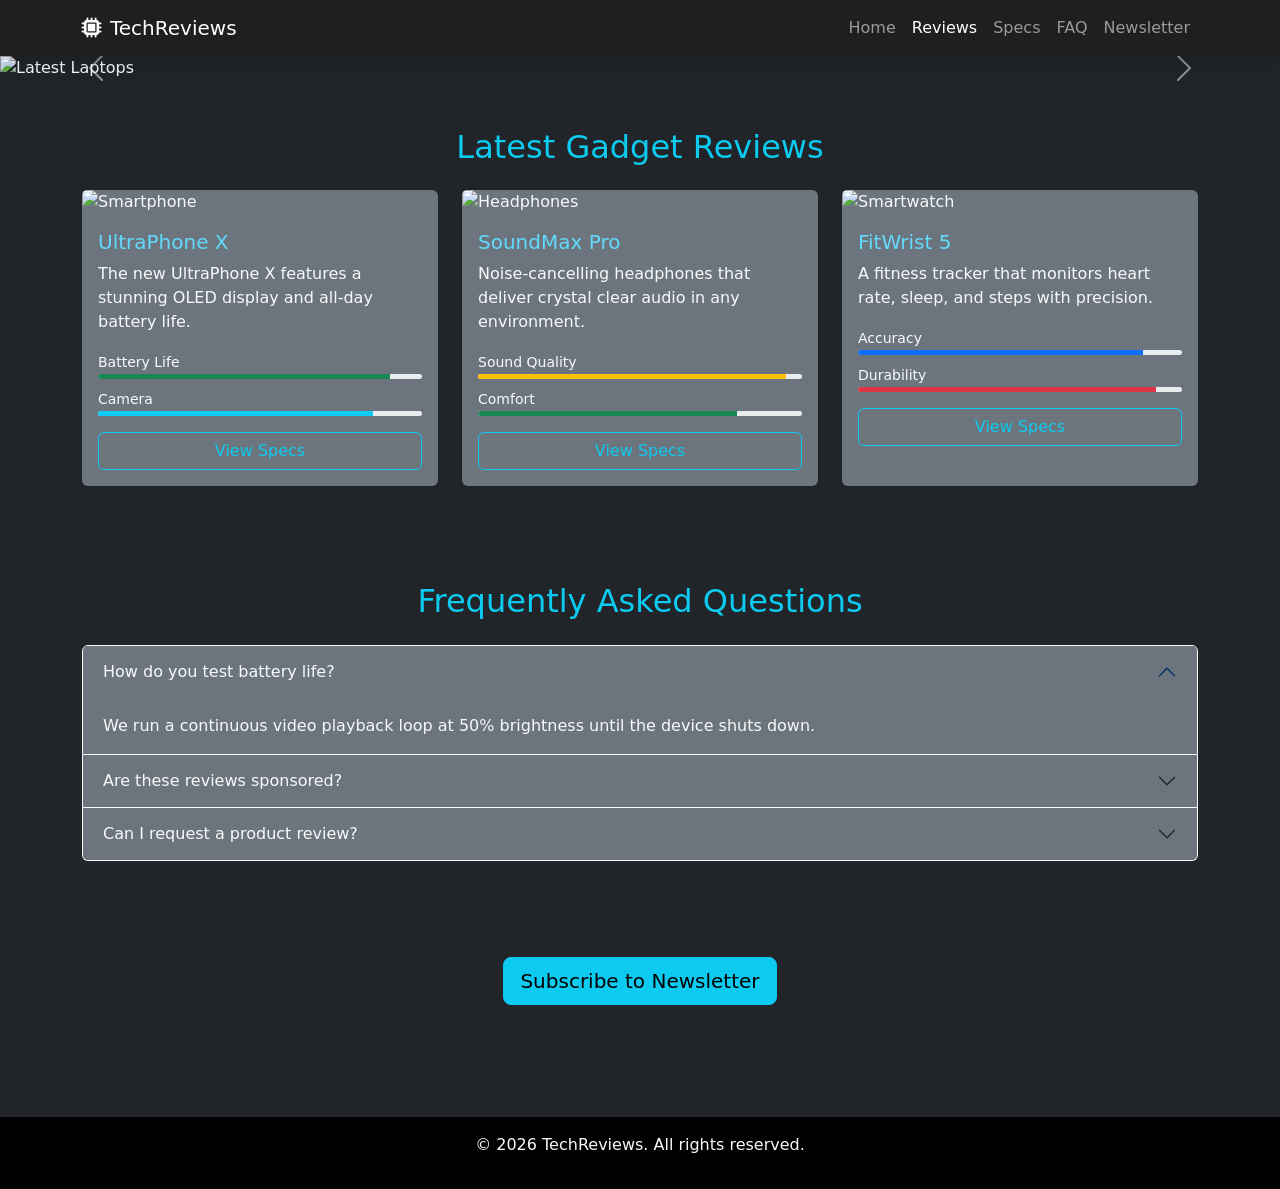
==== index.html @ 22174737 "first commit" ====
<!DOCTYPE html>
<html lang="en">
<head>
    <meta charset="UTF-8">
    <meta name="viewport" content="width=device-width, initial-scale=1.0">
    <title>Tech Gadget Reviews</title>
    <!-- Bootstrap 5 CSS -->
    <link href="https://cdn.jsdelivr.net/npm/bootstrap@5.3.2/dist/css/bootstrap.min.css" rel="stylesheet" integrity="sha384-T3c6CoIi6uLrA9TneNEoa7RxnatzjcDSCmG1MXxSR1GAsXEV/Dwwykc2MPK8M2HN" crossorigin="anonymous">
    <!-- Custom CSS -->
    <link rel="stylesheet" href="css/style.css">
    <!-- FontAwesome for Icons -->
    <link rel="stylesheet" href="https://cdnjs.cloudflare.com/ajax/libs/font-awesome/6.4.0/css/all.min.css">
</head>
<body class="bg-dark text-light">

    <!-- 1. Sticky Navbar -->
    <nav class="navbar navbar-expand-lg navbar-dark bg-secondary sticky-top shadow">
        <div class="container">
            <a class="navbar-brand" href="#"><i class="fas fa-microchip me-2"></i>TechReviews</a>
            <button class="navbar-toggler" type="button" data-bs-toggle="collapse" data-bs-target="#navbarNav">
                <span class="navbar-toggler-icon"></span>
            </button>
            <div class="collapse navbar-collapse" id="navbarNav">
                <ul class="navbar-nav ms-auto">
                    <li class="nav-item"><a class="nav-link active" href="#home">Home</a></li>
                    <li class="nav-item"><a class="nav-link" href="#reviews">Reviews</a></li>
                    <li class="nav-item"><a class="nav-link" href="#specs">Specs</a></li>
                    <li class="nav-item"><a class="nav-link" href="#faq">FAQ</a></li>
                    <li class="nav-item"><a class="nav-link" href="#newsletter">Newsletter</a></li>
                </ul>
            </div>
        </div>
    </nav>

    <!-- 2. Hero Carousel -->
    <section id="home">
        <div id="heroCarousel" class="carousel slide" data-bs-ride="carousel">
            <div class="carousel-indicators">
                <button type="button" data-bs-target="#heroCarousel" data-bs-slide-to="0" class="active"></button>
                <button type="button" data-bs-target="#heroCarousel" data-bs-slide-to="1"></button>
                <button type="button" data-bs-target="#heroCarousel" data-bs-slide-to="2"></button>
            </div>
            <div class="carousel-inner">
                <div class="carousel-item active">
                    <img src="https://images.unsplash.com/photo-1519389950473-47ba0277781c?auto=format&fit=crop&q=80&w=1200&h=400" class="d-block w-100" alt="Latest Laptops">
                    <div class="carousel-caption d-none d-md-block bg-dark bg-opacity-50 rounded">
                        <h5>Next-Gen Laptops</h5>
                        <p>Power and portability combined.</p>
                    </div>
                </div>
                <div class="carousel-item">
                    <img src="https://images.unsplash.com/photo-1550009158-9ebf69173e03?auto=format&fit=crop&q=80&w=1200&h=400" class="d-block w-100" alt="Smart Wearables">
                    <div class="carousel-caption d-none d-md-block bg-dark bg-opacity-50 rounded">
                        <h5>Smart Wearables</h5>
                        <p>Track your health with style.</p>
                    </div>
                </div>
                <div class="carousel-item">
                    <img src="https://images.unsplash.com/photo-1593640408182-31c70c8268f5?auto=format&fit=crop&q=80&w=1200&h=400" class="d-block w-100" alt="VR Headsets">
                    <div class="carousel-caption d-none d-md-block bg-dark bg-opacity-50 rounded">
                        <h5>Immersive VR</h5>
                        <p>Step into the future of gaming.</p>
                    </div>
                </div>
            </div>
            <button class="carousel-control-prev" type="button" data-bs-target="#heroCarousel" data-bs-slide="prev">
                <span class="carousel-control-prev-icon"></span>
            </button>
            <button class="carousel-control-next" type="button" data-bs-target="#heroCarousel" data-bs-slide="next">
                <span class="carousel-control-next-icon"></span>
            </button>
        </div>
    </section>

    <!-- 3. Grid of Cards (Reviews) -->
    <section id="reviews" class="container py-5">
        <h2 class="text-center mb-4 text-info">Latest Gadget Reviews</h2>
        <div class="row g-4">
            <!-- Card 1 -->
            <div class="col-md-4">
                <div class="card bg-secondary text-light h-100 shadow-sm border-0">
                    <img src="https://images.unsplash.com/photo-1598327773511-e94ff8e47fbe?auto=format&fit=crop&q=80&w=400&h=250" class="card-img-top" alt="Smartphone">
                    <div class="card-body">
                        <h5 class="card-title">UltraPhone X</h5>
                        <p class="card-text">The new UltraPhone X features a stunning OLED display and all-day battery life.</p>
                        <!-- 6. Progress Bars (inside card) -->
                        <div class="mb-2">
                            <small>Battery Life</small>
                            <div class="progress" style="height: 5px;">
                                <div class="progress-bar bg-success" role="progressbar" style="width: 90%"></div>
                            </div>
                        </div>
                        <div class="mb-3">
                            <small>Camera</small>
                            <div class="progress" style="height: 5px;">
                                <div class="progress-bar bg-info" role="progressbar" style="width: 85%"></div>
                            </div>
                        </div>
                        <button class="btn btn-outline-info w-100" data-bs-toggle="modal" data-bs-target="#specsModal">View Specs</button>
                    </div>
                </div>
            </div>
            <!-- Card 2 -->
            <div class="col-md-4">
                <div class="card bg-secondary text-light h-100 shadow-sm border-0">
                    <img src="https://images.unsplash.com/photo-1525547719571-a2d4ac8945e2?auto=format&fit=crop&q=80&w=400&h=250" class="card-img-top" alt="Headphones">
                    <div class="card-body">
                        <h5 class="card-title">SoundMax Pro</h5>
                        <p class="card-text">Noise-cancelling headphones that deliver crystal clear audio in any environment.</p>
                         <div class="mb-2">
                            <small>Sound Quality</small>
                            <div class="progress" style="height: 5px;">
                                <div class="progress-bar bg-warning" role="progressbar" style="width: 95%"></div>
                            </div>
                        </div>
                         <div class="mb-3">
                            <small>Comfort</small>
                            <div class="progress" style="height: 5px;">
                                <div class="progress-bar bg-success" role="progressbar" style="width: 80%"></div>
                            </div>
                        </div>
                        <button class="btn btn-outline-info w-100" data-bs-toggle="modal" data-bs-target="#specsModal">View Specs</button>
                    </div>
                </div>
            </div>
            <!-- Card 3 -->
            <div class="col-md-4">
                <div class="card bg-secondary text-light h-100 shadow-sm border-0">
                    <img src="https://images.unsplash.com/photo-1551645120-d70bfe84c826?auto=format&fit=crop&q=80&w=400&h=250" class="card-img-top" alt="Smartwatch">
                    <div class="card-body">
                        <h5 class="card-title">FitWrist 5</h5>
                        <p class="card-text">A fitness tracker that monitors heart rate, sleep, and steps with precision.</p>
                         <div class="mb-2">
                            <small>Accuracy</small>
                            <div class="progress" style="height: 5px;">
                                <div class="progress-bar bg-primary" role="progressbar" style="width: 88%"></div>
                            </div>
                        </div>
                         <div class="mb-3">
                            <small>Durability</small>
                            <div class="progress" style="height: 5px;">
                                <div class="progress-bar bg-danger" role="progressbar" style="width: 92%"></div>
                            </div>
                        </div>
                        <button class="btn btn-outline-info w-100" data-bs-toggle="modal" data-bs-target="#specsModal">View Specs</button>
                    </div>
                </div>
            </div>
        </div>
    </section>

    <!-- 4. Modal (Detailed Specs) -->
    <div class="modal fade" id="specsModal" tabindex="-1" aria-labelledby="specsModalLabel" aria-hidden="true">
        <div class="modal-dialog text-dark">
            <div class="modal-content">
                <div class="modal-header">
                    <h5 class="modal-title" id="specsModalLabel">Detailed Specifications</h5>
                    <button type="button" class="btn-close" data-bs-dismiss="modal" aria-label="Close"></button>
                </div>
                <div class="modal-body">
                    <p>Here are the detailed technical specifications for the selected gadget:</p>
                    <ul class="list-group list-group-flush">
                        <li class="list-group-item"><strong>Processor:</strong> Octa-core 3.2GHz</li>
                        <li class="list-group-item"><strong>RAM:</strong> 16GB LPDDR5</li>
                        <li class="list-group-item"><strong>Storage:</strong> 512GB SSD</li>
                        <li class="list-group-item"><strong>Battery:</strong> 5000mAh (24h usage)</li>
                    </ul>
                </div>
                <div class="modal-footer">
                    <button type="button" class="btn btn-secondary" data-bs-dismiss="modal">Close</button>
                </div>
            </div>
        </div>
    </div>

    <!-- 5. Accordion (FAQ) -->
    <section id="faq" class="container py-5">
        <h2 class="text-center mb-4 text-info">Frequently Asked Questions</h2>
        <div class="accordion" id="faqAccordion">
            <div class="accordion-item bg-secondary text-light border-light">
                <h2 class="accordion-header" id="headingOne">
                    <button class="accordion-button bg-secondary text-light" type="button" data-bs-toggle="collapse" data-bs-target="#collapseOne">
                        How do you test battery life?
                    </button>
                </h2>
                <div id="collapseOne" class="accordion-collapse collapse show" data-bs-parent="#faqAccordion">
                    <div class="accordion-body">
                        We run a continuous video playback loop at 50% brightness until the device shuts down.
                    </div>
                </div>
            </div>
            <div class="accordion-item bg-secondary text-light border-light">
                <h2 class="accordion-header" id="headingTwo">
                    <button class="accordion-button collapsed bg-secondary text-light" type="button" data-bs-toggle="collapse" data-bs-target="#collapseTwo">
                        Are these reviews sponsored?
                    </button>
                </h2>
                <div id="collapseTwo" class="accordion-collapse collapse" data-bs-parent="#faqAccordion">
                    <div class="accordion-body">
                        No, all our reviews are independent and unbiased. We buy the products ourselves.
                    </div>
                </div>
            </div>
            <div class="accordion-item bg-secondary text-light border-light">
                <h2 class="accordion-header" id="headingThree">
                    <button class="accordion-button collapsed bg-secondary text-light" type="button" data-bs-toggle="collapse" data-bs-target="#collapseThree">
                        Can I request a product review?
                    </button>
                </h2>
                <div id="collapseThree" class="accordion-collapse collapse" data-bs-parent="#faqAccordion">
                    <div class="accordion-body">
                        Yes! Use our contact form or newsletter signup to send us suggestions.
                    </div>
                </div>
            </div>
        </div>
    </section>

    <!-- Newsletter Section -->
    <section id="newsletter" class="container py-5 text-center">
        <button id="toggleNewsletter" class="btn btn-info btn-lg mb-3">Subscribe to Newsletter</button>
        <div id="newsletterForm" class="p-4 border border-info rounded" style="display: none;">
            <h3>Stay Updated!</h3>
            <p>Get the latest gadget news delivered to your inbox.</p>
            <form class="row justify-content-center">
                <div class="col-md-6">
                    <input type="email" class="form-control mb-2" placeholder="Enter your email">
                </div>
                <div class="col-auto">
                    <button type="submit" class="btn btn-primary mb-2">Sign Up</button>
                </div>
            </form>
        </div>
    </section>


    <!-- Back to Top Button -->
    <button id="backToTop" class="btn btn-warning rounded-circle" style="position: fixed; bottom: 20px; right: 20px; display: none; width: 50px; height: 50px;">
        <i class="fas fa-arrow-up"></i>
    </button>

    <footer class="bg-black text-center py-3 mt-5">
        <p>&copy; 2026 TechReviews. All rights reserved.</p>
    </footer>

    <!-- Scripts -->
    <!-- jQuery CDN -->
    <script src="https://code.jquery.com/jquery-3.7.1.min.js" integrity="sha256-/JqT3SQfawRcv/BIHPThkBvs0OEvtFFmqPF/lYI/Cxo=" crossorigin="anonymous"></script>
    <!-- Bootstrap Bundle JS -->
    <script src="https://cdn.jsdelivr.net/npm/bootstrap@5.3.2/dist/js/bootstrap.bundle.min.js" integrity="sha384-C6RzsynM9kWDrMNeT87bh95OGNyZPhcTNXj1NW7RuBCsyN/o0jlpcV8Qyq46cDfL" crossorigin="anonymous"></script>
    <!-- Custom JS -->
    <script src="js/script.js"></script>
</body>
</html>
---- css/style.css ----
/* Custom Dark Mode Styling */
body {
    background-color: #121212; /* Very dark grey background */
    color: #e0e0e0;
}

/* Navbar overrides */
.navbar {
    background-color: #1f1f1f !important;
}

/* Card overrides for dark theme */
.card {
    background-color: #1e1e1e;
    border: 1px solid #333;
    transition: transform 0.3s ease;
}

.card:hover {
    transform: translateY(-5px);
    box-shadow: 0 10px 20px rgba(0,0,0,0.5);
}

.card-title {
    color: #61dafb; /* React-like blue for tech feel */
}

/* Accordion Overrides */
.accordion-button {
    background-color: #2c2c2c;
    color: #fff;
}

.accordion-button:not(.collapsed) {
    background-color: #383838;
    color: #61dafb;
    box-shadow: none;
}

.accordion-item {
    border-color: #444;
}

/* Carousel Caption */
.carousel-caption {
    background: rgba(0, 0, 0, 0.7);
    padding: 20px;
    border-radius: 10px;
}

/* Newsletter Section */
#newsletterForm {
    background-color: #1a1a1a;
}
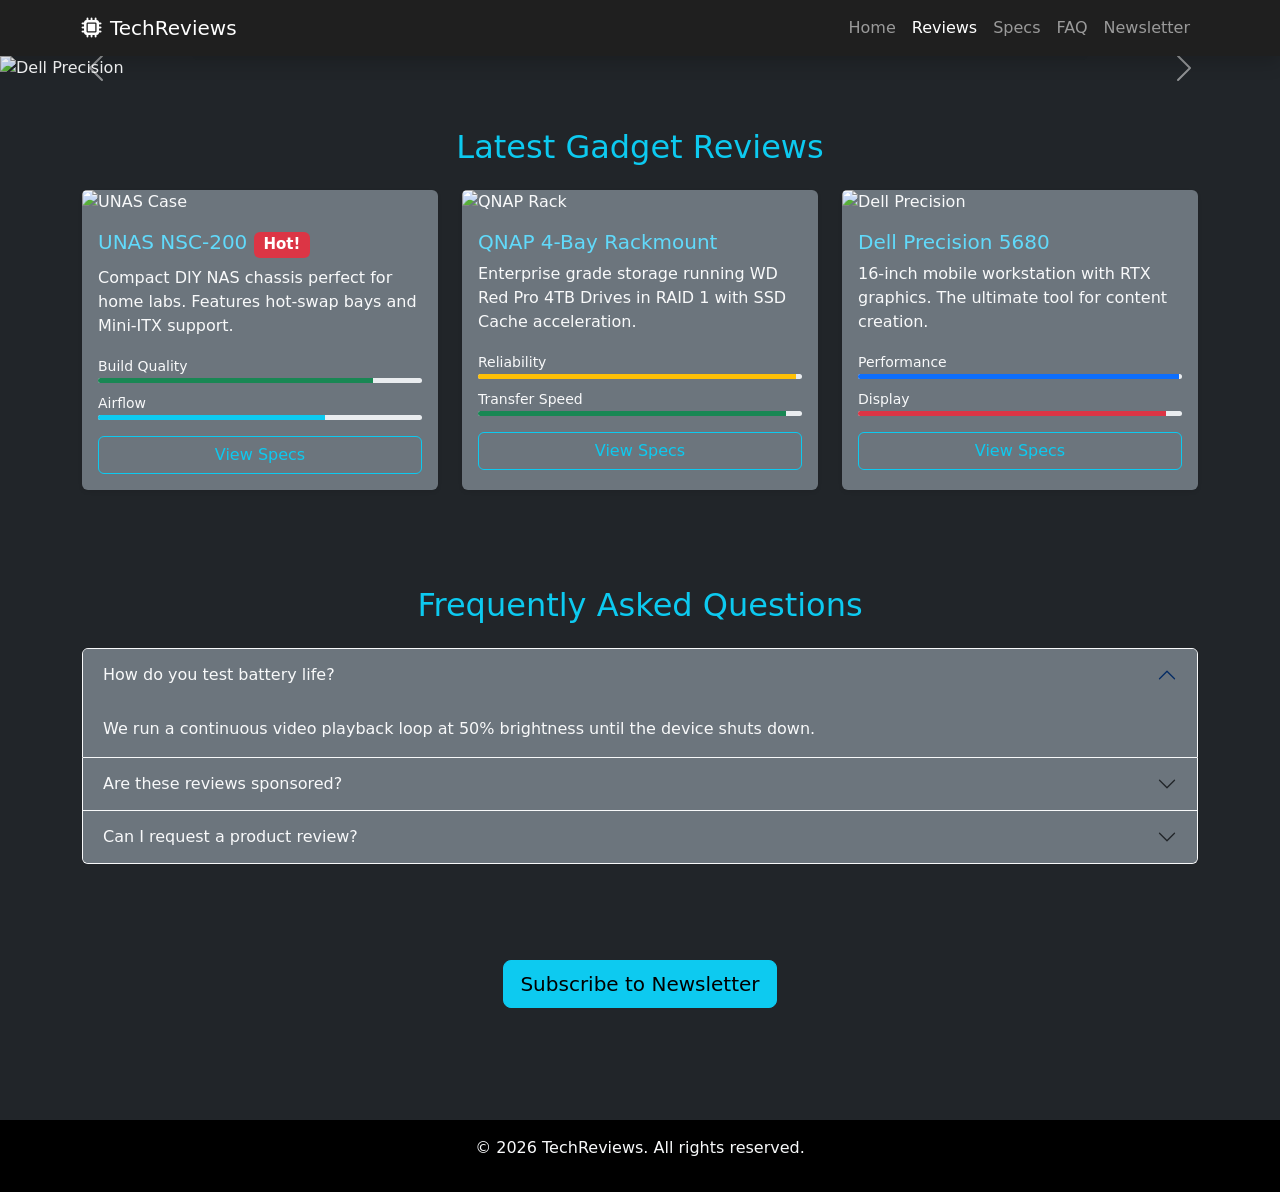
==== commit 752ce081: "set up jquery and bootstrap" ====
--- a/index.html
+++ b/index.html
@@ -5,7 +5,7 @@
     <meta name="viewport" content="width=device-width, initial-scale=1.0">
     <title>Tech Gadget Reviews</title>
     <!-- Bootstrap 5 CSS -->
-    <link href="https://cdn.jsdelivr.net/npm/bootstrap@5.3.2/dist/css/bootstrap.min.css" rel="stylesheet" integrity="sha384-T3c6CoIi6uLrA9TneNEoa7RxnatzjcDSCmG1MXxSR1GAsXEV/Dwwykc2MPK8M2HN" crossorigin="anonymous">
+    <link href="css/bootstrap.min.css" rel="stylesheet">
     <!-- Custom CSS -->
     <link rel="stylesheet" href="css/style.css">
     <!-- FontAwesome for Icons -->
@@ -13,7 +13,7 @@
 </head>
 <body class="bg-dark text-light">
 
-    <!-- 1. Sticky Navbar -->
+    <!-- 1. Sticky Navbar (Bootstrap Component #1) -->
     <nav class="navbar navbar-expand-lg navbar-dark bg-secondary sticky-top shadow">
         <div class="container">
             <a class="navbar-brand" href="#"><i class="fas fa-microchip me-2"></i>TechReviews</a>
@@ -22,17 +22,17 @@
             </button>
             <div class="collapse navbar-collapse" id="navbarNav">
                 <ul class="navbar-nav ms-auto">
-                    <li class="nav-item"><a class="nav-link active" href="#home">Home</a></li>
-                    <li class="nav-item"><a class="nav-link" href="#reviews">Reviews</a></li>
-                    <li class="nav-item"><a class="nav-link" href="#specs">Specs</a></li>
-                    <li class="nav-item"><a class="nav-link" href="#faq">FAQ</a></li>
-                    <li class="nav-item"><a class="nav-link" href="#newsletter">Newsletter</a></li>
+                    <li class="nav-item"><a class="nav-link active" href="#home" title="Go to Home">Home</a><!-- Added tooltip attribute here --></li>
+                    <li class="nav-item"><a class="nav-link" href="#reviews" title="See Reviews">Reviews</a></li>
+                    <li class="nav-item"><a class="nav-link" href="#specs" title="Check Specs">Specs</a></li>
+                    <li class="nav-item"><a class="nav-link" href="#faq" title="Read FAQ">FAQ</a></li>
+                    <li class="nav-item"><a class="nav-link" href="#newsletter" title="Sign Up">Newsletter</a></li>
                 </ul>
             </div>
         </div>
     </nav>
 
-    <!-- 2. Hero Carousel -->
+    <!-- 2. Hero Carousel (Bootstrap Component #2) -->
     <section id="home">
         <div id="heroCarousel" class="carousel slide" data-bs-ride="carousel">
             <div class="carousel-indicators">
@@ -42,24 +42,24 @@
             </div>
             <div class="carousel-inner">
                 <div class="carousel-item active">
-                    <img src="https://images.unsplash.com/photo-1519389950473-47ba0277781c?auto=format&fit=crop&q=80&w=1200&h=400" class="d-block w-100" alt="Latest Laptops">
+                    <img src="https://images.unsplash.com/photo-1587831990711-23ca6441447b?auto=format&fit=crop&q=80&w=1200&h=400" class="d-block w-100" alt="Dell Precision">
                     <div class="carousel-caption d-none d-md-block bg-dark bg-opacity-50 rounded">
-                        <h5>Next-Gen Laptops</h5>
-                        <p>Power and portability combined.</p>
+                        <h5>Dell Precision 5680</h5>
+                        <p>Mobile Workstation Powerhouse.</p>
                     </div>
                 </div>
                 <div class="carousel-item">
-                    <img src="https://images.unsplash.com/photo-1550009158-9ebf69173e03?auto=format&fit=crop&q=80&w=1200&h=400" class="d-block w-100" alt="Smart Wearables">
+                    <img src="https://images.unsplash.com/photo-1558494949-ef526b0042a0?auto=format&fit=crop&q=80&w=1200&h=400" class="d-block w-100" alt="Server Rack">
                     <div class="carousel-caption d-none d-md-block bg-dark bg-opacity-50 rounded">
-                        <h5>Smart Wearables</h5>
-                        <p>Track your health with style.</p>
+                        <h5>Enterprise Storage</h5>
+                        <p>Reliable QNAP Rackmount Solutions.</p>
                     </div>
                 </div>
                 <div class="carousel-item">
-                    <img src="https://images.unsplash.com/photo-1593640408182-31c70c8268f5?auto=format&fit=crop&q=80&w=1200&h=400" class="d-block w-100" alt="VR Headsets">
+                    <img src="https://images.unsplash.com/photo-1591799264318-7e6ef8ddb7ea?auto=format&fit=crop&q=80&w=1200&h=400" class="d-block w-100" alt="DIY NAS">
                     <div class="carousel-caption d-none d-md-block bg-dark bg-opacity-50 rounded">
-                        <h5>Immersive VR</h5>
-                        <p>Step into the future of gaming.</p>
+                        <h5>Custom NAS Builds</h5>
+                        <p>Flexible storage with UNAS cases.</p>
                     </div>
                 </div>
             </div>
@@ -72,74 +72,74 @@
         </div>
     </section>
 
-    <!-- 3. Grid of Cards (Reviews) -->
+    <!-- 3. Grid of Cards (Reviews) (Bootstrap Component #3) -->
     <section id="reviews" class="container py-5">
         <h2 class="text-center mb-4 text-info">Latest Gadget Reviews</h2>
         <div class="row g-4">
-            <!-- Card 1 -->
+            <!-- Card 1: UNAS 2 -->
             <div class="col-md-4">
                 <div class="card bg-secondary text-light h-100 shadow-sm border-0">
-                    <img src="https://images.unsplash.com/photo-1598327773511-e94ff8e47fbe?auto=format&fit=crop&q=80&w=400&h=250" class="card-img-top" alt="Smartphone">
+                    <img src="https://images.unsplash.com/photo-1544197150-b99a580bb7a8?auto=format&fit=crop&q=80&w=400&h=250" class="card-img-top" alt="UNAS Case">
                     <div class="card-body">
-                        <h5 class="card-title">UltraPhone X</h5>
-                        <p class="card-text">The new UltraPhone X features a stunning OLED display and all-day battery life.</p>
-                        <!-- 6. Progress Bars (inside card) -->
+                        <h5 class="card-title">UNAS NSC-200 <span class="badge bg-danger">Hot!</span></h5> <!-- Added Badge here (Bootstrap Component #8) -->
+                        <p class="card-text">Compact DIY NAS chassis perfect for home labs. Features hot-swap bays and Mini-ITX support.</p>
+                        <!-- 6. Progress Bars (inside card) (Bootstrap Component #4) -->
                         <div class="mb-2">
-                            <small>Battery Life</small>
-                            <div class="progress" style="height: 5px;">
-                                <div class="progress-bar bg-success" role="progressbar" style="width: 90%"></div>
+                            <small>Build Quality</small>
+                            <div class="progress" style="height: 5px;">
+                                <div class="progress-bar bg-success" role="progressbar" style="width: 85%"></div>
                             </div>
                         </div>
                         <div class="mb-3">
-                            <small>Camera</small>
-                            <div class="progress" style="height: 5px;">
-                                <div class="progress-bar bg-info" role="progressbar" style="width: 85%"></div>
+                            <small>Airflow</small>
+                            <div class="progress" style="height: 5px;">
+                                <div class="progress-bar bg-info" role="progressbar" style="width: 70%"></div>
                             </div>
                         </div>
                         <button class="btn btn-outline-info w-100" data-bs-toggle="modal" data-bs-target="#specsModal">View Specs</button>
                     </div>
                 </div>
             </div>
-            <!-- Card 2 -->
+            <!-- Card 2: QNAP 4 Bay Rack -->
             <div class="col-md-4">
                 <div class="card bg-secondary text-light h-100 shadow-sm border-0">
-                    <img src="https://images.unsplash.com/photo-1525547719571-a2d4ac8945e2?auto=format&fit=crop&q=80&w=400&h=250" class="card-img-top" alt="Headphones">
+                    <img src="https://images.unsplash.com/photo-1558494949-ef526b0042a0?auto=format&fit=crop&q=80&w=400&h=250" class="card-img-top" alt="QNAP Rack">
                     <div class="card-body">
-                        <h5 class="card-title">SoundMax Pro</h5>
-                        <p class="card-text">Noise-cancelling headphones that deliver crystal clear audio in any environment.</p>
+                        <h5 class="card-title">QNAP 4-Bay Rackmount</h5>
+                        <p class="card-text">Enterprise grade storage running WD Red Pro 4TB Drives in RAID 1 with SSD Cache acceleration.</p>
                          <div class="mb-2">
-                            <small>Sound Quality</small>
-                            <div class="progress" style="height: 5px;">
-                                <div class="progress-bar bg-warning" role="progressbar" style="width: 95%"></div>
+                            <small>Reliability</small>
+                            <div class="progress" style="height: 5px;">
+                                <div class="progress-bar bg-warning" role="progressbar" style="width: 98%"></div>
                             </div>
                         </div>
                          <div class="mb-3">
-                            <small>Comfort</small>
-                            <div class="progress" style="height: 5px;">
-                                <div class="progress-bar bg-success" role="progressbar" style="width: 80%"></div>
+                            <small>Transfer Speed</small>
+                            <div class="progress" style="height: 5px;">
+                                <div class="progress-bar bg-success" role="progressbar" style="width: 95%"></div>
                             </div>
                         </div>
                         <button class="btn btn-outline-info w-100" data-bs-toggle="modal" data-bs-target="#specsModal">View Specs</button>
                     </div>
                 </div>
             </div>
-            <!-- Card 3 -->
+            <!-- Card 3: Dell Precision -->
             <div class="col-md-4">
                 <div class="card bg-secondary text-light h-100 shadow-sm border-0">
-                    <img src="https://images.unsplash.com/photo-1551645120-d70bfe84c826?auto=format&fit=crop&q=80&w=400&h=250" class="card-img-top" alt="Smartwatch">
+                    <img src="https://images.unsplash.com/photo-1587831990711-23ca6441447b?auto=format&fit=crop&q=80&w=400&h=250" class="card-img-top" alt="Dell Precision">
                     <div class="card-body">
-                        <h5 class="card-title">FitWrist 5</h5>
-                        <p class="card-text">A fitness tracker that monitors heart rate, sleep, and steps with precision.</p>
+                        <h5 class="card-title">Dell Precision 5680</h5>
+                        <p class="card-text">16-inch mobile workstation with RTX graphics. The ultimate tool for content creation.</p>
                          <div class="mb-2">
-                            <small>Accuracy</small>
-                            <div class="progress" style="height: 5px;">
-                                <div class="progress-bar bg-primary" role="progressbar" style="width: 88%"></div>
+                            <small>Performance</small>
+                            <div class="progress" style="height: 5px;">
+                                <div class="progress-bar bg-primary" role="progressbar" style="width: 99%"></div>
                             </div>
                         </div>
                          <div class="mb-3">
-                            <small>Durability</small>
-                            <div class="progress" style="height: 5px;">
-                                <div class="progress-bar bg-danger" role="progressbar" style="width: 92%"></div>
+                            <small>Display</small>
+                            <div class="progress" style="height: 5px;">
+                                <div class="progress-bar bg-danger" role="progressbar" style="width: 95%"></div>
                             </div>
                         </div>
                         <button class="btn btn-outline-info w-100" data-bs-toggle="modal" data-bs-target="#specsModal">View Specs</button>
@@ -149,13 +149,13 @@
         </div>
     </section>
 
-    <!-- 4. Modal (Detailed Specs) -->
+    <!-- 4. Modal (Detailed Specs) (Bootstrap Component #5) -->
     <div class="modal fade" id="specsModal" tabindex="-1" aria-labelledby="specsModalLabel" aria-hidden="true">
         <div class="modal-dialog text-dark">
             <div class="modal-content">
                 <div class="modal-header">
                     <h5 class="modal-title" id="specsModalLabel">Detailed Specifications</h5>
-                    <button type="button" class="btn-close" data-bs-dismiss="modal" aria-label="Close"></button>
+                    <button type="button" class="btn-close" data-bs-dismiss="modal" aria-label="Close"></button> <!-- Close Button (Bootstrap Component #7) -->
                 </div>
                 <div class="modal-body">
                     <p>Here are the detailed technical specifications for the selected gadget:</p>
@@ -173,7 +173,7 @@
         </div>
     </div>
 
-    <!-- 5. Accordion (FAQ) -->
+    <!-- 5. Accordion (FAQ) (Bootstrap Component #6) -->
     <section id="faq" class="container py-5">
         <h2 class="text-center mb-4 text-info">Frequently Asked Questions</h2>
         <div class="accordion" id="faqAccordion">
@@ -244,10 +244,10 @@
     </footer>
 
     <!-- Scripts -->
-    <!-- jQuery CDN -->
-    <script src="https://code.jquery.com/jquery-3.7.1.min.js" integrity="sha256-/JqT3SQfawRcv/BIHPThkBvs0OEvtFFmqPF/lYI/Cxo=" crossorigin="anonymous"></script>
-    <!-- Bootstrap Bundle JS -->
-    <script src="https://cdn.jsdelivr.net/npm/bootstrap@5.3.2/dist/js/bootstrap.bundle.min.js" integrity="sha384-C6RzsynM9kWDrMNeT87bh95OGNyZPhcTNXj1NW7RuBCsyN/o0jlpcV8Qyq46cDfL" crossorigin="anonymous"></script>
+    <!-- jQuery Local -->
+    <script src="js/jquery.min.js"></script>
+    <!-- Bootstrap Bundle JS Local -->
+    <script src="js/bootstrap.bundle.min.js"></script>
     <!-- Custom JS -->
     <script src="js/script.js"></script>
 </body>
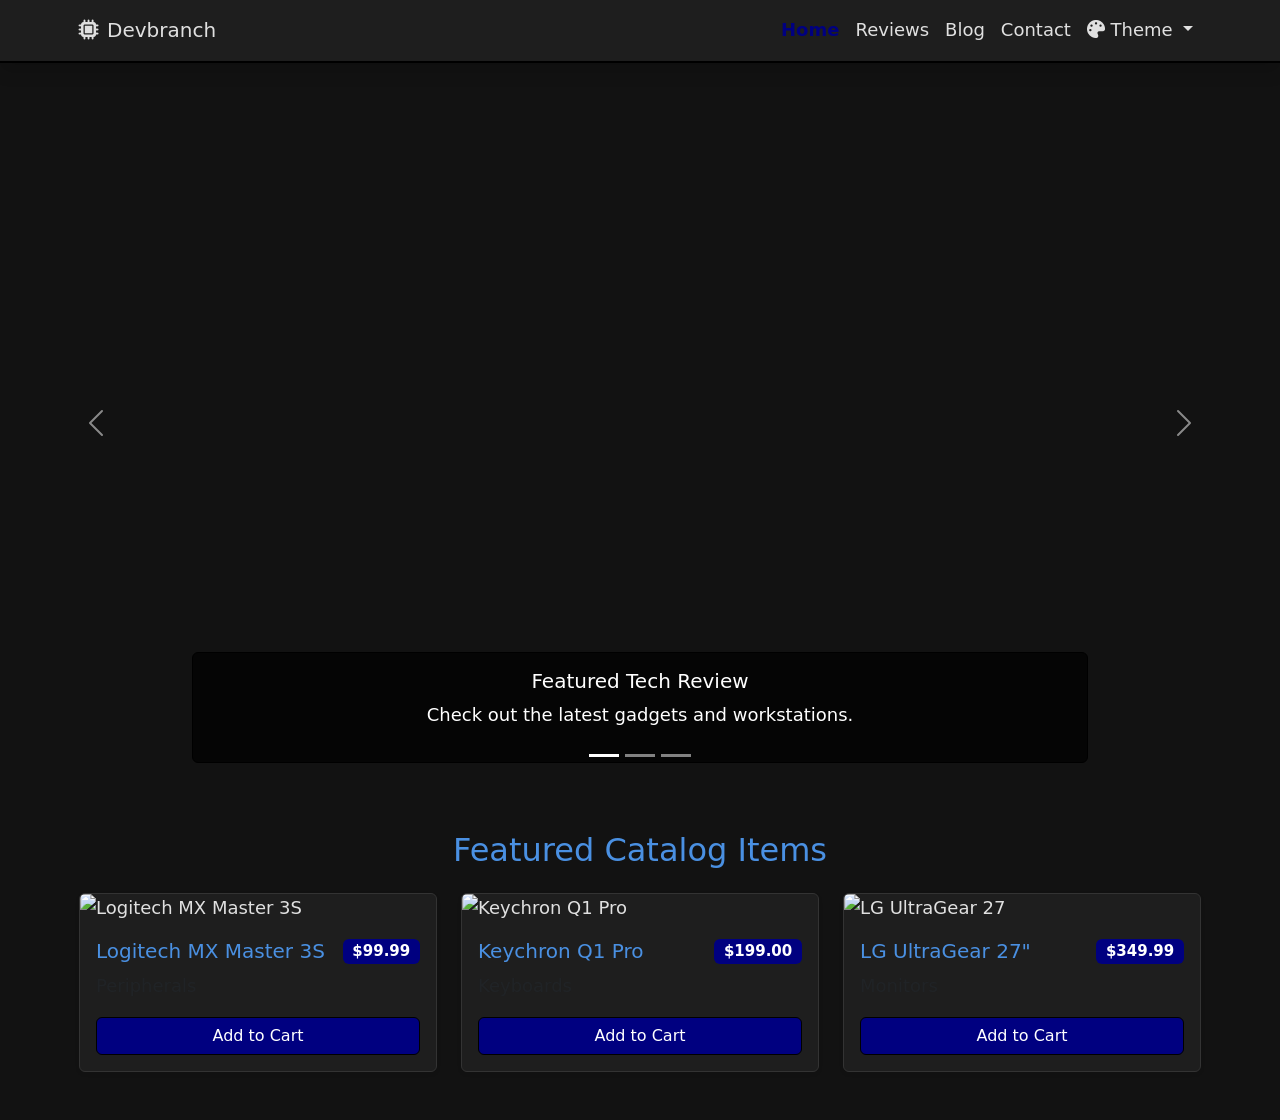
==== commit eb60ff6a: "Modified" ====
--- a/index.html
+++ b/index.html
@@ -3,38 +3,44 @@
 <head>
     <meta charset="UTF-8">
     <meta name="viewport" content="width=device-width, initial-scale=1.0">
-    <title>Tech Gadget Reviews</title>
-    <!-- Bootstrap 5 CSS -->
+    <title>Tech Gadget Reviews - Home</title>
     <link href="css/bootstrap.min.css" rel="stylesheet">
-    <!-- Custom CSS -->
     <link rel="stylesheet" href="css/style.css">
-    <!-- FontAwesome for Icons -->
     <link rel="stylesheet" href="https://cdnjs.cloudflare.com/ajax/libs/font-awesome/6.4.0/css/all.min.css">
 </head>
-<body class="bg-dark text-light">
+<body data-theme="dark">
 
-    <!-- 1. Sticky Navbar (Bootstrap Component #1) -->
-    <nav class="navbar navbar-expand-lg navbar-dark bg-secondary sticky-top shadow">
+    <!-- 1. Navbar -->
+    <nav class="navbar navbar-expand-lg sticky-top shadow">
         <div class="container">
-            <a class="navbar-brand" href="#"><i class="fas fa-microchip me-2"></i>TechReviews</a>
+            <a class="navbar-brand" href="index.html"><i class="fas fa-microchip me-2"></i>Devbranch</a>
             <button class="navbar-toggler" type="button" data-bs-toggle="collapse" data-bs-target="#navbarNav">
                 <span class="navbar-toggler-icon"></span>
             </button>
             <div class="collapse navbar-collapse" id="navbarNav">
                 <ul class="navbar-nav ms-auto">
-                    <li class="nav-item"><a class="nav-link active" href="#home" title="Go to Home">Home</a><!-- Added tooltip attribute here --></li>
-                    <li class="nav-item"><a class="nav-link" href="#reviews" title="See Reviews">Reviews</a></li>
-                    <li class="nav-item"><a class="nav-link" href="#specs" title="Check Specs">Specs</a></li>
-                    <li class="nav-item"><a class="nav-link" href="#faq" title="Read FAQ">FAQ</a></li>
-                    <li class="nav-item"><a class="nav-link" href="#newsletter" title="Sign Up">Newsletter</a></li>
+                    <li class="nav-item"><a class="nav-link active" href="index.html">Home</a></li>
+                    <li class="nav-item"><a class="nav-link" href="reviews.html">Reviews</a></li>
+                    <li class="nav-item"><a class="nav-link" href="blog.html">Blog</a></li>
+                    <li class="nav-item"><a class="nav-link" href="contact.html">Contact</a></li>
+                    <li class="nav-item dropdown">
+                        <a class="nav-link dropdown-toggle" href="#" id="themeDropdown" role="button" data-bs-toggle="dropdown" aria-expanded="false">
+                            <i class="fas fa-palette"></i> Theme
+                        </a>
+                        <ul class="dropdown-menu dropdown-menu-end" aria-labelledby="themeDropdown">
+                            <li><a class="dropdown-item theme-btn" href="#" data-theme="light">Light</a></li>
+                            <li><a class="dropdown-item theme-btn" href="#" data-theme="lighter">Lighter (Grey)</a></li>
+                            <li><a class="dropdown-item theme-btn" href="#" data-theme="dark">Dark</a></li>
+                        </ul>
+                    </li>
                 </ul>
             </div>
         </div>
     </nav>
 
-    <!-- 2. Hero Carousel (Bootstrap Component #2) -->
-    <section id="home">
-        <div id="heroCarousel" class="carousel slide" data-bs-ride="carousel">
+    <!-- 2. Carousel with YouTube and Images -->
+    <section id="home" class="container-fluid px-0">
+        <div id="heroCarousel" class="carousel slide" data-bs-ride="carousel" data-bs-interval="8000">
             <div class="carousel-indicators">
                 <button type="button" data-bs-target="#heroCarousel" data-bs-slide-to="0" class="active"></button>
                 <button type="button" data-bs-target="#heroCarousel" data-bs-slide-to="1"></button>
@@ -42,22 +48,28 @@
             </div>
             <div class="carousel-inner">
                 <div class="carousel-item active">
-                    <img src="https://images.unsplash.com/photo-1587831990711-23ca6441447b?auto=format&fit=crop&q=80&w=1200&h=400" class="d-block w-100" alt="Dell Precision">
-                    <div class="carousel-caption d-none d-md-block bg-dark bg-opacity-50 rounded">
-                        <h5>Dell Precision 5680</h5>
-                        <p>Mobile Workstation Powerhouse.</p>
+                    <div class="ratio ratio-16x9">
+                        <iframe src="https://www.youtube.com/embed/tgbNymZ7vqY?autoplay=0&controls=1&rel=0" title="YouTube video" allowfullscreen></iframe>
+                    </div>
+                    <div class="carousel-caption rounded p-3 d-none d-md-block">
+                        <h5>Featured Tech Review</h5>
+                        <p>Check out the latest gadgets and workstations.</p>
                     </div>
                 </div>
                 <div class="carousel-item">
-                    <img src="https://images.unsplash.com/photo-1558494949-ef526b0042a0?auto=format&fit=crop&q=80&w=1200&h=400" class="d-block w-100" alt="Server Rack">
-                    <div class="carousel-caption d-none d-md-block bg-dark bg-opacity-50 rounded">
+                    <div class="ratio ratio-16x9">
+                        <img src="https://images.unsplash.com/photo-1558494949-ef526b0042a0?auto=format&fit=crop&q=80&w=1200&h=400" class="d-block w-100" style="object-fit: cover;" alt="Server Rack">
+                    </div>
+                    <div class="carousel-caption rounded p-3 d-none d-md-block">
                         <h5>Enterprise Storage</h5>
                         <p>Reliable QNAP Rackmount Solutions.</p>
                     </div>
                 </div>
                 <div class="carousel-item">
-                    <img src="https://images.unsplash.com/photo-1591799264318-7e6ef8ddb7ea?auto=format&fit=crop&q=80&w=1200&h=400" class="d-block w-100" alt="DIY NAS">
-                    <div class="carousel-caption d-none d-md-block bg-dark bg-opacity-50 rounded">
+                    <div class="ratio ratio-16x9">
+                        <img src="https://images.unsplash.com/photo-1591799264318-7e6ef8ddb7ea?auto=format&fit=crop&q=80&w=1200&h=400" class="d-block w-100" style="object-fit: cover;" alt="DIY NAS">
+                    </div>
+                    <div class="carousel-caption rounded p-3 d-none d-md-block">
                         <h5>Custom NAS Builds</h5>
                         <p>Flexible storage with UNAS cases.</p>
                     </div>
@@ -72,183 +84,16 @@
         </div>
     </section>
 
-    <!-- 3. Grid of Cards (Reviews) (Bootstrap Component #3) -->
-    <section id="reviews" class="container py-5">
-        <h2 class="text-center mb-4 text-info">Latest Gadget Reviews</h2>
-        <div class="row g-4">
-            <!-- Card 1: UNAS 2 -->
-            <div class="col-md-4">
-                <div class="card bg-secondary text-light h-100 shadow-sm border-0">
-                    <img src="https://images.unsplash.com/photo-1544197150-b99a580bb7a8?auto=format&fit=crop&q=80&w=400&h=250" class="card-img-top" alt="UNAS Case">
-                    <div class="card-body">
-                        <h5 class="card-title">UNAS NSC-200 <span class="badge bg-danger">Hot!</span></h5> <!-- Added Badge here (Bootstrap Component #8) -->
-                        <p class="card-text">Compact DIY NAS chassis perfect for home labs. Features hot-swap bays and Mini-ITX support.</p>
-                        <!-- 6. Progress Bars (inside card) (Bootstrap Component #4) -->
-                        <div class="mb-2">
-                            <small>Build Quality</small>
-                            <div class="progress" style="height: 5px;">
-                                <div class="progress-bar bg-success" role="progressbar" style="width: 85%"></div>
-                            </div>
-                        </div>
-                        <div class="mb-3">
-                            <small>Airflow</small>
-                            <div class="progress" style="height: 5px;">
-                                <div class="progress-bar bg-info" role="progressbar" style="width: 70%"></div>
-                            </div>
-                        </div>
-                        <button class="btn btn-outline-info w-100" data-bs-toggle="modal" data-bs-target="#specsModal">View Specs</button>
-                    </div>
-                </div>
-            </div>
-            <!-- Card 2: QNAP 4 Bay Rack -->
-            <div class="col-md-4">
-                <div class="card bg-secondary text-light h-100 shadow-sm border-0">
-                    <img src="https://images.unsplash.com/photo-1558494949-ef526b0042a0?auto=format&fit=crop&q=80&w=400&h=250" class="card-img-top" alt="QNAP Rack">
-                    <div class="card-body">
-                        <h5 class="card-title">QNAP 4-Bay Rackmount</h5>
-                        <p class="card-text">Enterprise grade storage running WD Red Pro 4TB Drives in RAID 1 with SSD Cache acceleration.</p>
-                         <div class="mb-2">
-                            <small>Reliability</small>
-                            <div class="progress" style="height: 5px;">
-                                <div class="progress-bar bg-warning" role="progressbar" style="width: 98%"></div>
-                            </div>
-                        </div>
-                         <div class="mb-3">
-                            <small>Transfer Speed</small>
-                            <div class="progress" style="height: 5px;">
-                                <div class="progress-bar bg-success" role="progressbar" style="width: 95%"></div>
-                            </div>
-                        </div>
-                        <button class="btn btn-outline-info w-100" data-bs-toggle="modal" data-bs-target="#specsModal">View Specs</button>
-                    </div>
-                </div>
-            </div>
-            <!-- Card 3: Dell Precision -->
-            <div class="col-md-4">
-                <div class="card bg-secondary text-light h-100 shadow-sm border-0">
-                    <img src="https://images.unsplash.com/photo-1587831990711-23ca6441447b?auto=format&fit=crop&q=80&w=400&h=250" class="card-img-top" alt="Dell Precision">
-                    <div class="card-body">
-                        <h5 class="card-title">Dell Precision 5680</h5>
-                        <p class="card-text">16-inch mobile workstation with RTX graphics. The ultimate tool for content creation.</p>
-                         <div class="mb-2">
-                            <small>Performance</small>
-                            <div class="progress" style="height: 5px;">
-                                <div class="progress-bar bg-primary" role="progressbar" style="width: 99%"></div>
-                            </div>
-                        </div>
-                         <div class="mb-3">
-                            <small>Display</small>
-                            <div class="progress" style="height: 5px;">
-                                <div class="progress-bar bg-danger" role="progressbar" style="width: 95%"></div>
-                            </div>
-                        </div>
-                        <button class="btn btn-outline-info w-100" data-bs-toggle="modal" data-bs-target="#specsModal">View Specs</button>
-                    </div>
-                </div>
-            </div>
+    <!-- 3. Cards Section (Populated by JSON) -->
+    <section class="container py-5">
+        <h2 class="text-center mb-4">Featured Catalog Items</h2>
+        <div class="row g-4" id="catalog-container">
+            <!-- Cards will be injected here by jQuery -->
         </div>
     </section>
 
-    <!-- 4. Modal (Detailed Specs) (Bootstrap Component #5) -->
-    <div class="modal fade" id="specsModal" tabindex="-1" aria-labelledby="specsModalLabel" aria-hidden="true">
-        <div class="modal-dialog text-dark">
-            <div class="modal-content">
-                <div class="modal-header">
-                    <h5 class="modal-title" id="specsModalLabel">Detailed Specifications</h5>
-                    <button type="button" class="btn-close" data-bs-dismiss="modal" aria-label="Close"></button> <!-- Close Button (Bootstrap Component #7) -->
-                </div>
-                <div class="modal-body">
-                    <p>Here are the detailed technical specifications for the selected gadget:</p>
-                    <ul class="list-group list-group-flush">
-                        <li class="list-group-item"><strong>Processor:</strong> Octa-core 3.2GHz</li>
-                        <li class="list-group-item"><strong>RAM:</strong> 16GB LPDDR5</li>
-                        <li class="list-group-item"><strong>Storage:</strong> 512GB SSD</li>
-                        <li class="list-group-item"><strong>Battery:</strong> 5000mAh (24h usage)</li>
-                    </ul>
-                </div>
-                <div class="modal-footer">
-                    <button type="button" class="btn btn-secondary" data-bs-dismiss="modal">Close</button>
-                </div>
-            </div>
-        </div>
-    </div>
-
-    <!-- 5. Accordion (FAQ) (Bootstrap Component #6) -->
-    <section id="faq" class="container py-5">
-        <h2 class="text-center mb-4 text-info">Frequently Asked Questions</h2>
-        <div class="accordion" id="faqAccordion">
-            <div class="accordion-item bg-secondary text-light border-light">
-                <h2 class="accordion-header" id="headingOne">
-                    <button class="accordion-button bg-secondary text-light" type="button" data-bs-toggle="collapse" data-bs-target="#collapseOne">
-                        How do you test battery life?
-                    </button>
-                </h2>
-                <div id="collapseOne" class="accordion-collapse collapse show" data-bs-parent="#faqAccordion">
-                    <div class="accordion-body">
-                        We run a continuous video playback loop at 50% brightness until the device shuts down.
-                    </div>
-                </div>
-            </div>
-            <div class="accordion-item bg-secondary text-light border-light">
-                <h2 class="accordion-header" id="headingTwo">
-                    <button class="accordion-button collapsed bg-secondary text-light" type="button" data-bs-toggle="collapse" data-bs-target="#collapseTwo">
-                        Are these reviews sponsored?
-                    </button>
-                </h2>
-                <div id="collapseTwo" class="accordion-collapse collapse" data-bs-parent="#faqAccordion">
-                    <div class="accordion-body">
-                        No, all our reviews are independent and unbiased. We buy the products ourselves.
-                    </div>
-                </div>
-            </div>
-            <div class="accordion-item bg-secondary text-light border-light">
-                <h2 class="accordion-header" id="headingThree">
-                    <button class="accordion-button collapsed bg-secondary text-light" type="button" data-bs-toggle="collapse" data-bs-target="#collapseThree">
-                        Can I request a product review?
-                    </button>
-                </h2>
-                <div id="collapseThree" class="accordion-collapse collapse" data-bs-parent="#faqAccordion">
-                    <div class="accordion-body">
-                        Yes! Use our contact form or newsletter signup to send us suggestions.
-                    </div>
-                </div>
-            </div>
-        </div>
-    </section>
-
-    <!-- Newsletter Section -->
-    <section id="newsletter" class="container py-5 text-center">
-        <button id="toggleNewsletter" class="btn btn-info btn-lg mb-3">Subscribe to Newsletter</button>
-        <div id="newsletterForm" class="p-4 border border-info rounded" style="display: none;">
-            <h3>Stay Updated!</h3>
-            <p>Get the latest gadget news delivered to your inbox.</p>
-            <form class="row justify-content-center">
-                <div class="col-md-6">
-                    <input type="email" class="form-control mb-2" placeholder="Enter your email">
-                </div>
-                <div class="col-auto">
-                    <button type="submit" class="btn btn-primary mb-2">Sign Up</button>
-                </div>
-            </form>
-        </div>
-    </section>
-
-
-    <!-- Back to Top Button -->
-    <button id="backToTop" class="btn btn-warning rounded-circle" style="position: fixed; bottom: 20px; right: 20px; display: none; width: 50px; height: 50px;">
-        <i class="fas fa-arrow-up"></i>
-    </button>
-
-    <footer class="bg-black text-center py-3 mt-5">
-        <p>&copy; 2026 TechReviews. All rights reserved.</p>
-    </footer>
-
-    <!-- Scripts -->
-    <!-- jQuery Local -->
     <script src="js/jquery.min.js"></script>
-    <!-- Bootstrap Bundle JS Local -->
     <script src="js/bootstrap.bundle.min.js"></script>
-    <!-- Custom JS -->
     <script src="js/script.js"></script>
 </body>
-</html>+</html>
--- a/css/style.css
+++ b/css/style.css
@@ -1,54 +1,172 @@
-/* Custom Dark Mode Styling */
-body {
-    background-color: #121212; /* Very dark grey background */
-    color: #e0e0e0;
+:root {
+    /* Light Theme (Default) */
+    --bg-color: #ffffff;
+    --surface-color: #f8f9fa;
+    --text-color: #212529;
+    --heading-color: #000080; /* Navy Blue */
+    --primary-color: #000080; /* Navy Blue */
+    --primary-hover: #000050;
+    --border-color: #dee2e6;
+    --contrast-bg: #000000; /* Black contrast */
+    --contrast-text: #ffffff;
 }
 
-/* Navbar overrides */
-.navbar {
-    background-color: #1f1f1f !important;
+[data-theme="lighter"] {
+    /* Lighter (Grey) Theme */
+    --bg-color: #e0e0e0; /* Light Grey */
+    --surface-color: #cccccc; /* Medium Light Grey */
+    --text-color: #1a1a1a;
+    --heading-color: #000080; /* Navy Blue */
+    --primary-color: #000080; /* Navy Blue */
+    --primary-hover: #000050;
+    --border-color: #b3b3b3;
+    --contrast-bg: #000000; /* Black contrast */
+    --contrast-text: #ffffff;
 }
 
-/* Card overrides for dark theme */
-.card {
-    background-color: #1e1e1e;
-    border: 1px solid #333;
-    transition: transform 0.3s ease;
+[data-theme="dark"] {
+    /* Dark Theme */
+    --bg-color: #121212; /* Dark Grey */
+    --surface-color: #1e1e1e; /* Darker Grey */
+    --text-color: #e0e0e0;
+    --heading-color: #4a90e2; /* Lighter blue for dark mode readability */
+    --primary-color: #000080; /* Navy Blue */
+    --primary-hover: #000050;
+    --border-color: #333333;
+    --contrast-bg: #000000; /* Black contrast */
+    --contrast-text: #ffffff;
 }
 
+/* Apply Variables */
+body {
+    background-color: var(--bg-color) !important;
+    color: var(--text-color) !important;
+    font-size: 16px;
+    line-height: 1.6;
+    transition: background-color 0.3s, color 0.3s;
+}
+
+/* Container Scaling for varying screen sizes */
+.container, .container-fluid {
+    padding-left: 15px;
+    padding-right: 15px;
+}
+@media (min-width: 768px) {
+    .container { max-width: 95%; }
+}
+@media (min-width: 1200px) {
+    .container { max-width: 90%; }
+    body { font-size: 18px; }
+}
+@media (min-width: 1600px) {
+    .container { max-width: 1400px; }
+}
+
+/* Navbar */
+.navbar {
+    background-color: var(--surface-color) !important;
+    border-bottom: 2px solid var(--contrast-bg);
+}
+.navbar-brand, .nav-link {
+    color: var(--text-color) !important;
+}
+.nav-link:hover, .nav-link.active {
+    color: var(--primary-color) !important;
+    font-weight: bold;
+}
+
+/* Cards */
+.card {
+    background-color: var(--surface-color) !important;
+    border: 1px solid var(--border-color) !important;
+    color: var(--text-color) !important;
+    transition: transform 0.3s ease, box-shadow 0.3s ease, background-color 0.3s;
+}
 .card:hover {
     transform: translateY(-5px);
-    box-shadow: 0 10px 20px rgba(0,0,0,0.5);
+    box-shadow: 0 10px 20px rgba(0,0,0,0.2);
+}
+.card-title {
+    color: var(--heading-color) !important;
 }
 
-.card-title {
-    color: #61dafb; /* React-like blue for tech feel */
+/* Headings */
+h1, h2, h3, h4, h5, h6 {
+    color: var(--heading-color) !important;
 }
 
-/* Accordion Overrides */
-.accordion-button {
-    background-color: #2c2c2c;
-    color: #fff;
+/* Badges */
+.bg-primary {
+    background-color: var(--primary-color) !important;
+    color: #ffffff !important;
 }
 
-.accordion-button:not(.collapsed) {
-    background-color: #383838;
-    color: #61dafb;
-    box-shadow: none;
+/* Buttons */
+.btn-primary, .btn-outline-primary {
+    background-color: var(--primary-color) !important;
+    color: #ffffff !important;
+    border: 1px solid var(--contrast-bg) !important;
+}
+.btn-primary:hover, .btn-outline-primary:hover {
+    background-color: var(--primary-hover) !important;
+    color: #ffffff !important;
 }
 
+/* Accordion */
+.accordion-button {
+    background-color: var(--surface-color) !important;
+    color: var(--text-color) !important;
+    border-bottom: 1px solid var(--border-color);
+}
+.accordion-button:not(.collapsed) {
+    background-color: var(--primary-color) !important;
+    color: #ffffff !important;
+}
 .accordion-item {
-    border-color: #444;
+    background-color: var(--surface-color) !important;
+    border-color: var(--border-color) !important;
+}
+.accordion-body {
+    color: var(--text-color) !important;
+}
+
+/* Modal */
+.modal-content {
+    background-color: var(--surface-color) !important;
+    color: var(--text-color) !important;
+    border: 2px solid var(--contrast-bg);
+}
+.modal-header {
+    border-bottom: 1px solid var(--border-color);
+}
+.modal-footer {
+    border-top: 1px solid var(--border-color);
+}
+
+/* Forms */
+.form-control {
+    background-color: var(--bg-color) !important;
+    color: var(--text-color) !important;
+    border: 1px solid var(--border-color) !important;
+}
+.form-control:focus {
+    border-color: var(--primary-color) !important;
+    box-shadow: 0 0 0 0.25rem rgba(0, 0, 128, 0.25) !important;
 }
 
 /* Carousel Caption */
 .carousel-caption {
-    background: rgba(0, 0, 0, 0.7);
-    padding: 20px;
-    border-radius: 10px;
+    background: rgba(0, 0, 0, 0.7) !important;
+    color: #ffffff !important;
+    border: 1px solid var(--contrast-bg);
+}
+.carousel-caption h5 {
+    color: #ffffff !important;
 }
 
-/* Newsletter Section */
-#newsletterForm {
-    background-color: #1a1a1a;
+/* Footer */
+footer {
+    background-color: var(--surface-color) !important;
+    color: var(--text-color) !important;
+    border-top: 2px solid var(--contrast-bg);
 }
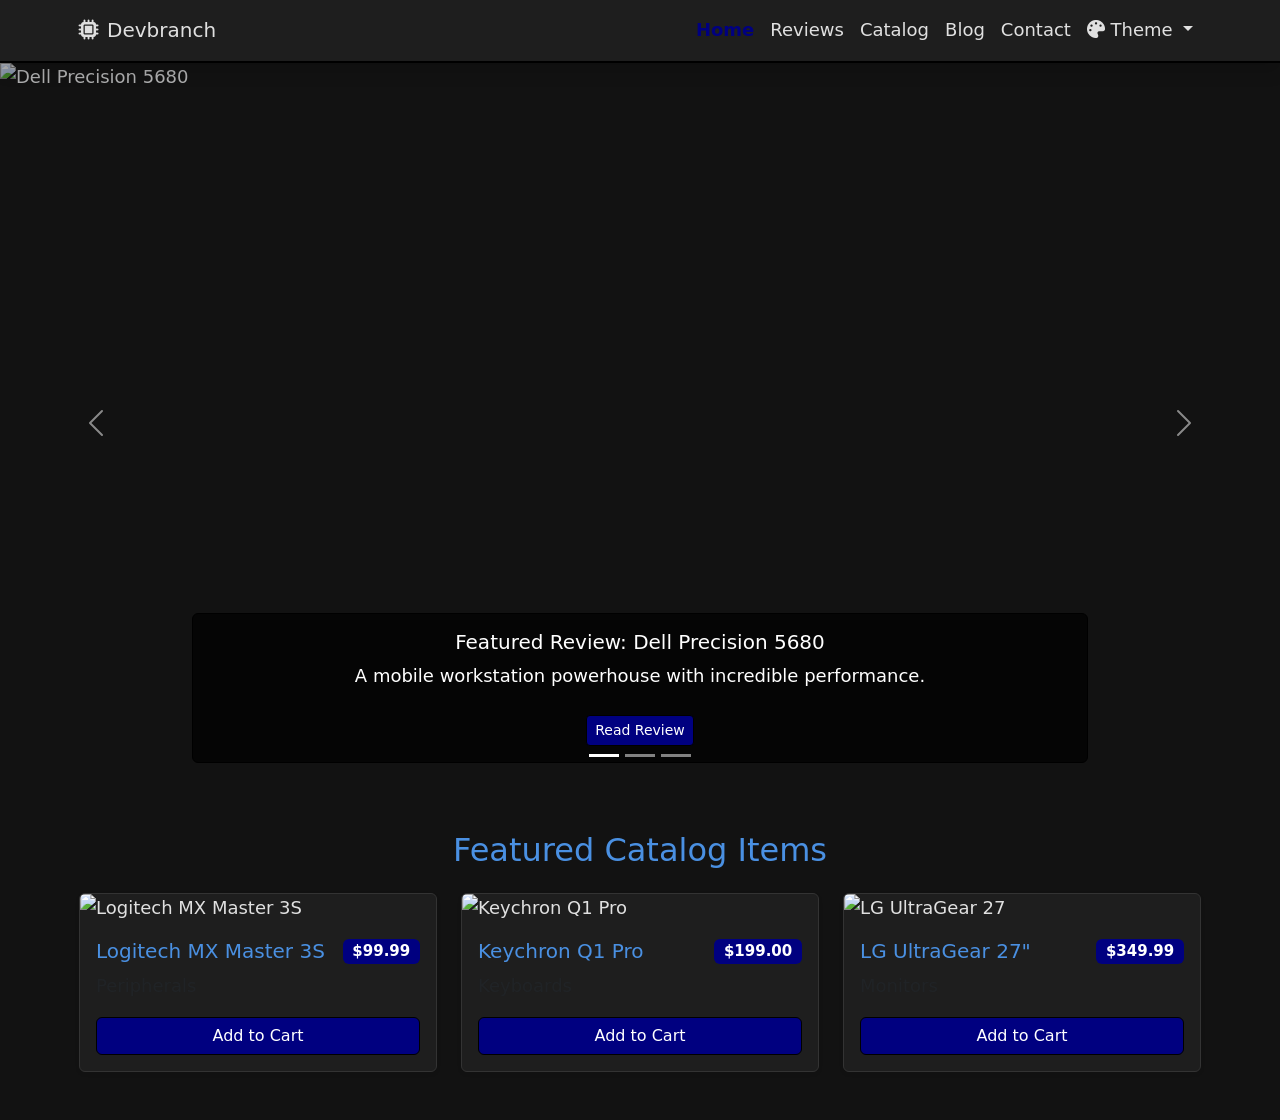
==== commit 935cd8ed: "Catalog addition, improved cards" ====
--- a/index.html
+++ b/index.html
@@ -21,6 +21,7 @@
                 <ul class="navbar-nav ms-auto">
                     <li class="nav-item"><a class="nav-link active" href="index.html">Home</a></li>
                     <li class="nav-item"><a class="nav-link" href="reviews.html">Reviews</a></li>
+                    <li class="nav-item"><a class="nav-link" href="catalog.html">Catalog</a></li>
                     <li class="nav-item"><a class="nav-link" href="blog.html">Blog</a></li>
                     <li class="nav-item"><a class="nav-link" href="contact.html">Contact</a></li>
                     <li class="nav-item dropdown">
@@ -38,41 +39,53 @@
         </div>
     </nav>
 
-    <!-- 2. Carousel with YouTube and Images -->
+    <!-- 2. Carousel with Featured Cards -->
     <section id="home" class="container-fluid px-0">
-        <div id="heroCarousel" class="carousel slide" data-bs-ride="carousel" data-bs-interval="8000">
+        <div id="heroCarousel" class="carousel slide" data-bs-interval="false">
             <div class="carousel-indicators">
                 <button type="button" data-bs-target="#heroCarousel" data-bs-slide-to="0" class="active"></button>
                 <button type="button" data-bs-target="#heroCarousel" data-bs-slide-to="1"></button>
                 <button type="button" data-bs-target="#heroCarousel" data-bs-slide-to="2"></button>
             </div>
             <div class="carousel-inner">
+                <!-- Slide 1: Featured Review -->
                 <div class="carousel-item active">
-                    <div class="ratio ratio-16x9">
-                        <iframe src="https://www.youtube.com/embed/tgbNymZ7vqY?autoplay=0&controls=1&rel=0" title="YouTube video" allowfullscreen></iframe>
-                    </div>
-                    <div class="carousel-caption rounded p-3 d-none d-md-block">
-                        <h5>Featured Tech Review</h5>
-                        <p>Check out the latest gadgets and workstations.</p>
-                    </div>
+                    <a href="reviews.html#review-1" class="text-decoration-none text-light">
+                        <div class="ratio ratio-16x9">
+                            <img src="https://images.unsplash.com/photo-1587831990711-23ca6441447b?auto=format&fit=crop&q=80&w=1200&h=400" class="d-block w-100" style="object-fit: cover; filter: brightness(0.7);" alt="Dell Precision 5680">
+                        </div>
+                        <div class="carousel-caption rounded p-3 d-none d-md-block bg-dark bg-opacity-75">
+                            <h5>Featured Review: Dell Precision 5680</h5>
+                            <p>A mobile workstation powerhouse with incredible performance.</p>
+                            <span class="btn btn-primary btn-sm mt-2">Read Review</span>
+                        </div>
+                    </a>
                 </div>
+                <!-- Slide 2: Featured Blog -->
                 <div class="carousel-item">
-                    <div class="ratio ratio-16x9">
-                        <img src="https://images.unsplash.com/photo-1558494949-ef526b0042a0?auto=format&fit=crop&q=80&w=1200&h=400" class="d-block w-100" style="object-fit: cover;" alt="Server Rack">
-                    </div>
-                    <div class="carousel-caption rounded p-3 d-none d-md-block">
-                        <h5>Enterprise Storage</h5>
-                        <p>Reliable QNAP Rackmount Solutions.</p>
-                    </div>
+                    <a href="blog.html#blog-1" class="text-decoration-none text-light">
+                        <div class="ratio ratio-16x9">
+                            <img src="https://images.unsplash.com/photo-1677442136019-21780ecad995?auto=format&fit=crop&q=80&w=1200&h=400" class="d-block w-100" style="object-fit: cover; filter: brightness(0.7);" alt="Future of AI">
+                        </div>
+                        <div class="carousel-caption rounded p-3 d-none d-md-block bg-dark bg-opacity-75">
+                            <h5>Featured Blog: The Future of AI in Tech</h5>
+                            <p>How artificial intelligence is reshaping the gadgets we use every day.</p>
+                            <span class="btn btn-primary btn-sm mt-2">Read Post</span>
+                        </div>
+                    </a>
                 </div>
+                <!-- Slide 3: Featured Catalog Item -->
                 <div class="carousel-item">
-                    <div class="ratio ratio-16x9">
-                        <img src="https://images.unsplash.com/photo-1591799264318-7e6ef8ddb7ea?auto=format&fit=crop&q=80&w=1200&h=400" class="d-block w-100" style="object-fit: cover;" alt="DIY NAS">
-                    </div>
-                    <div class="carousel-caption rounded p-3 d-none d-md-block">
-                        <h5>Custom NAS Builds</h5>
-                        <p>Flexible storage with UNAS cases.</p>
-                    </div>
+                    <a href="#catalog-2" class="text-decoration-none text-light">
+                        <div class="ratio ratio-16x9">
+                            <img src="https://images.unsplash.com/photo-1595225476474-87563907a212?auto=format&fit=crop&q=80&w=1200&h=400" class="d-block w-100" style="object-fit: cover; filter: brightness(0.7);" alt="Keychron Q1 Pro">
+                        </div>
+                        <div class="carousel-caption rounded p-3 d-none d-md-block bg-dark bg-opacity-75">
+                            <h5>Featured Product: Keychron Q1 Pro</h5>
+                            <p>Premium mechanical keyboard for enthusiasts.</p>
+                            <span class="btn btn-primary btn-sm mt-2">View Catalog</span>
+                        </div>
+                    </a>
                 </div>
             </div>
             <button class="carousel-control-prev" type="button" data-bs-target="#heroCarousel" data-bs-slide="prev">
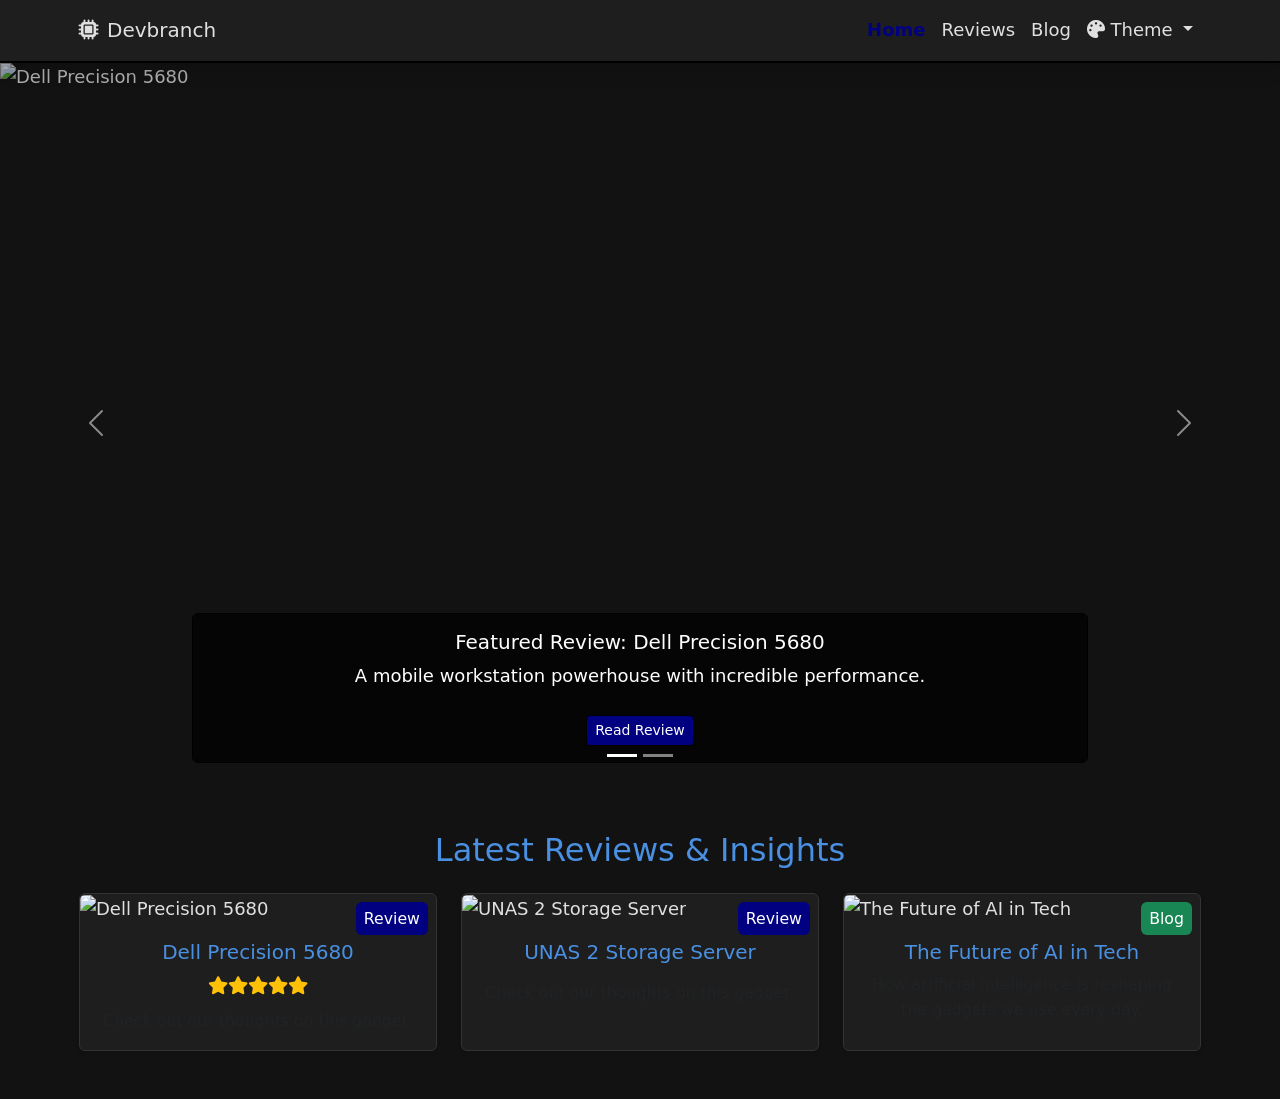
==== commit 54b531ed: "redacted catalog" ====
--- a/index.html
+++ b/index.html
@@ -76,7 +76,7 @@
                 </div>
                 <!-- Slide 3: Featured Catalog Item -->
                 <div class="carousel-item">
-                    <a href="#catalog-2" class="text-decoration-none text-light">
+                    <a href="catalog.html" class="text-decoration-none text-light">
                         <div class="ratio ratio-16x9">
                             <img src="https://images.unsplash.com/photo-1595225476474-87563907a212?auto=format&fit=crop&q=80&w=1200&h=400" class="d-block w-100" style="object-fit: cover; filter: brightness(0.7);" alt="Keychron Q1 Pro">
                         </div>
@@ -97,11 +97,11 @@
         </div>
     </section>
 
-    <!-- 3. Cards Section (Populated by JSON) -->
+    <!-- 3. Featured Content Section -->
     <section class="container py-5">
-        <h2 class="text-center mb-4">Featured Catalog Items</h2>
-        <div class="row g-4" id="catalog-container">
-            <!-- Cards will be injected here by jQuery -->
+        <h2 class="text-center mb-4">Latest Reviews & Insights</h2>
+        <div class="row g-4" id="featured-container">
+            <!-- Content will be injected here by jQuery -->
         </div>
     </section>
 
